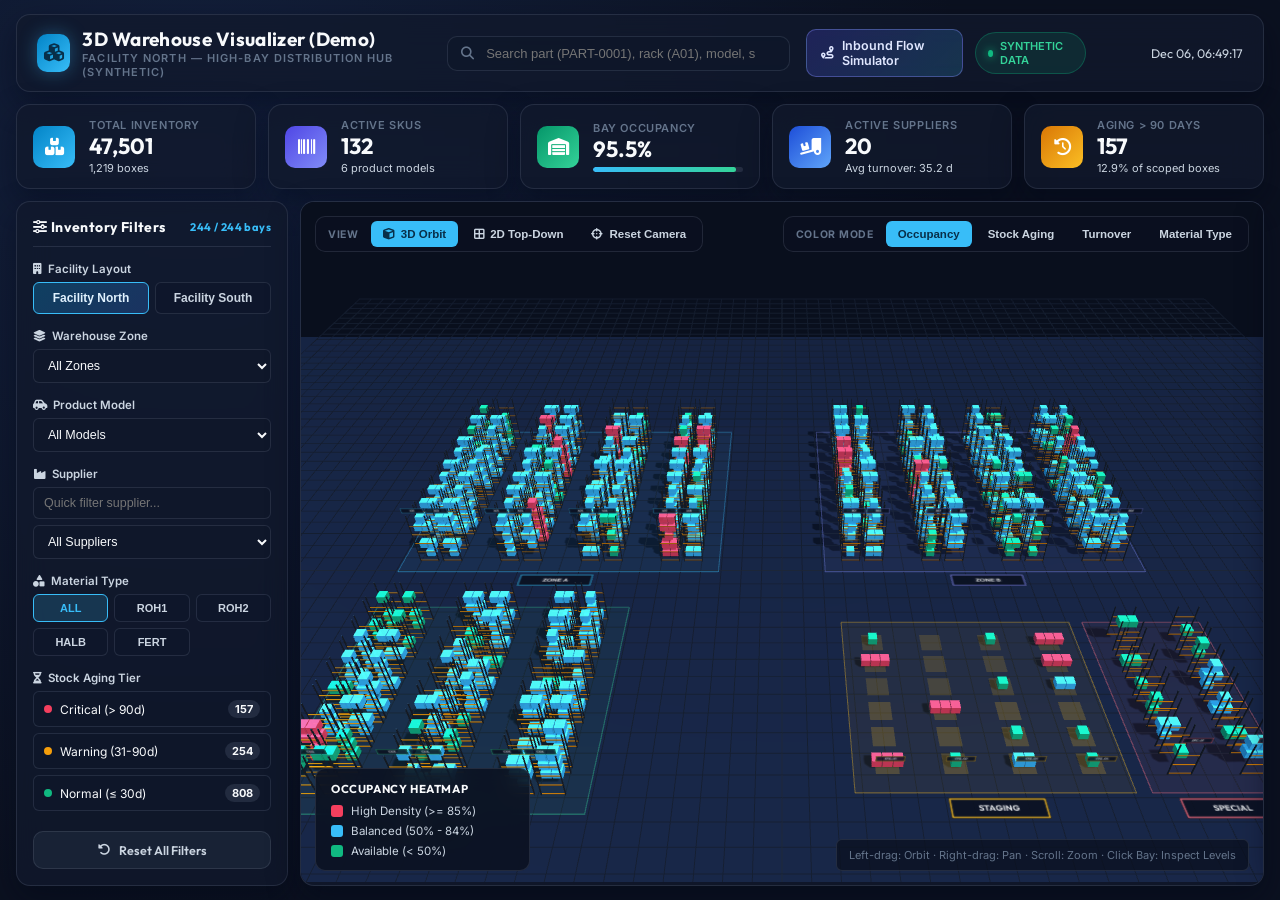
==== demo/index.html @ 19afec5c "feat: initial 3D warehouse visualizer public demo with synthetic data" ====
<!DOCTYPE html>
<html lang="en">
<head>
  <meta charset="UTF-8" />
  <meta name="viewport" content="width=device-width, initial-scale=1.0" />
  <title>3D Warehouse Visualizer (Demo)</title>
  <link rel="icon" href="data:image/svg+xml,%3Csvg xmlns='http://www.w3.org/2000/svg' viewBox='0 0 64 64'%3E%3Crect width='64' height='64' rx='14' fill='%230284c7'/%3E%3Cpath d='M32 12L50 22v20L32 52 14 42V22z' fill='%23e0f2fe'/%3E%3C/svg%3E" />
  <link rel="preconnect" href="https://fonts.googleapis.com" />
  <link rel="preconnect" href="https://fonts.gstatic.com" crossorigin />
  <link href="https://fonts.googleapis.com/css2?family=Inter:wght@400;500;600;700&family=Outfit:wght@600;700;800&display=swap" rel="stylesheet" />
  <link rel="stylesheet" href="https://cdnjs.cloudflare.com/ajax/libs/font-awesome/6.4.0/css/all.min.css" />
  <link rel="stylesheet" href="style.css" />
</head>
<body>
  <div class="app-shell">
    <!-- Top Header -->
    <header class="top-header glass-panel">
      <div class="brand-group">
        <div class="brand-icon"><i class="fa-solid fa-cubes"></i></div>
        <div class="brand-titles">
          <h1>3D Warehouse Visualizer (Demo)</h1>
          <p id="facility-subtitle">Synthetic Digital Twin Prototype</p>
        </div>
      </div>

      <div class="search-bar">
        <i class="fa-solid fa-magnifying-glass search-icon"></i>
        <input
          type="text"
          id="global-search"
          placeholder="Search part (PART-0001), rack (A01), model, supplier..."
          autocomplete="off"
        />
        <button id="clear-search-btn" class="clear-search-btn hidden" title="Clear search">
          <i class="fa-solid fa-xmark"></i>
        </button>
      </div>

      <div class="header-actions">
        <a href="simulation.html" class="nav-link-btn">
          <i class="fa-solid fa-route"></i>
          <span>Inbound Flow Simulator</span>
        </a>
        <div class="status-pill">
          <span class="status-dot"></span>
          <span id="data-source-badge">SYNTHETIC DATA</span>
        </div>
        <div class="clock-label" id="clock-display">--</div>
      </div>
    </header>

    <!-- KPI Cards -->
    <section class="kpi-strip">
      <div class="kpi-card glass-panel">
        <div class="kpi-badge kpi-sky"><i class="fa-solid fa-boxes-stacked"></i></div>
        <div class="kpi-meta">
          <span class="kpi-title">Total Inventory</span>
          <div class="kpi-number" id="kpi-total-qty">0</div>
          <span class="kpi-sub" id="kpi-total-boxes">0 boxes</span>
        </div>
      </div>

      <div class="kpi-card glass-panel">
        <div class="kpi-badge kpi-indigo"><i class="fa-solid fa-barcode"></i></div>
        <div class="kpi-meta">
          <span class="kpi-title">Active SKUs</span>
          <div class="kpi-number" id="kpi-sku-count">0</div>
          <span class="kpi-sub" id="kpi-model-count">0 product models</span>
        </div>
      </div>

      <div class="kpi-card glass-panel">
        <div class="kpi-badge kpi-emerald"><i class="fa-solid fa-warehouse"></i></div>
        <div class="kpi-meta">
          <span class="kpi-title">Bay Occupancy</span>
          <div class="kpi-number" id="kpi-occupancy">0%</div>
          <div class="occ-bar-track">
            <div class="occ-bar-fill" id="kpi-occupancy-bar" style="width: 0%"></div>
          </div>
        </div>
      </div>

      <div class="kpi-card glass-panel">
        <div class="kpi-badge kpi-blue"><i class="fa-solid fa-truck-ramp-box"></i></div>
        <div class="kpi-meta">
          <span class="kpi-title">Active Suppliers</span>
          <div class="kpi-number" id="kpi-supplier-count">0</div>
          <span class="kpi-sub" id="kpi-avg-turnover">Avg turnover: -- d</span>
        </div>
      </div>

      <div class="kpi-card glass-panel">
        <div class="kpi-badge kpi-amber"><i class="fa-solid fa-clock-rotate-left"></i></div>
        <div class="kpi-meta">
          <span class="kpi-title">Aging &gt; 90 Days</span>
          <div class="kpi-number" id="kpi-aging-boxes">0</div>
          <span class="kpi-sub" id="kpi-aging-share">0.0% of boxes</span>
        </div>
      </div>
    </section>

    <!-- Main Workspace -->
    <main class="workspace-row">
      <!-- Left Filter Sidebar -->
      <aside class="filter-sidebar glass-panel">
        <div class="panel-heading">
          <span><i class="fa-solid fa-sliders"></i> Inventory Filters</span>
          <span id="filtered-bay-counter" style="font-size: 11px; color: var(--accent-sky)">0 bays</span>
        </div>

        <div class="control-block">
          <label><i class="fa-solid fa-building"></i> Facility Layout</label>
          <div class="segmented-toggle">
            <button class="seg-btn active" data-facility="north">Facility North</button>
            <button class="seg-btn" data-facility="south">Facility South</button>
          </div>
        </div>

        <div class="control-block">
          <label for="zone-select"><i class="fa-solid fa-layer-group"></i> Warehouse Zone</label>
          <select id="zone-select" class="select-input">
            <option value="ALL">All Zones</option>
          </select>
        </div>

        <div class="control-block">
          <label for="model-select"><i class="fa-solid fa-car-side"></i> Product Model</label>
          <select id="model-select" class="select-input">
            <option value="ALL">All Models</option>
          </select>
        </div>

        <div class="control-block">
          <label for="supplier-select"><i class="fa-solid fa-industry"></i> Supplier</label>
          <input
            type="text"
            id="supplier-search"
            class="mini-filter-input"
            placeholder="Quick filter supplier..."
          />
          <select id="supplier-select" class="select-input">
            <option value="ALL">All Suppliers</option>
          </select>
        </div>

        <div class="control-block">
          <label><i class="fa-solid fa-shapes"></i> Material Type</label>
          <div class="pill-grid" id="material-pills">
            <button class="pill-btn active" data-mat="ALL">ALL</button>
            <button class="pill-btn" data-mat="ROH1">ROH1</button>
            <button class="pill-btn" data-mat="ROH2">ROH2</button>
            <button class="pill-btn" data-mat="HALB">HALB</button>
            <button class="pill-btn" data-mat="FERT">FERT</button>
          </div>
        </div>

        <div class="control-block">
          <label><i class="fa-solid fa-hourglass-half"></i> Stock Aging Tier</label>
          <div class="aging-list">
            <div class="aging-row" data-age="critical">
              <div class="aging-left">
                <span class="dot dot-rose"></span>
                <span>Critical (&gt; 90d)</span>
              </div>
              <span class="mini-count" id="count-age-critical">0</span>
            </div>
            <div class="aging-row" data-age="warning">
              <div class="aging-left">
                <span class="dot dot-amber"></span>
                <span>Warning (31-90d)</span>
              </div>
              <span class="mini-count" id="count-age-warning">0</span>
            </div>
            <div class="aging-row" data-age="normal">
              <div class="aging-left">
                <span class="dot dot-emerald"></span>
                <span>Normal (&le; 30d)</span>
              </div>
              <span class="mini-count" id="count-age-normal">0</span>
            </div>
          </div>
        </div>

        <button id="reset-filters-btn" class="reset-btn">
          <i class="fa-solid fa-rotate-left"></i>
          <span>Reset All Filters</span>
        </button>
      </aside>

      <!-- Center 3D Stage -->
      <section class="stage-panel glass-panel" id="viewport-wrapper">
        <div class="stage-toolbar">
          <div class="toolbar-group">
            <span class="toolbar-caption">View</span>
            <button class="tool-btn active" id="btn-view-3d">
              <i class="fa-solid fa-cube"></i> 3D Orbit
            </button>
            <button class="tool-btn" id="btn-view-2d">
              <i class="fa-solid fa-border-all"></i> 2D Top-Down
            </button>
            <button class="tool-btn" id="btn-reset-cam">
              <i class="fa-solid fa-crosshairs"></i> Reset Camera
            </button>
          </div>

          <div class="toolbar-group" id="heatmap-buttons">
            <span class="toolbar-caption">Color Mode</span>
            <button class="tool-btn active" data-mode="occupancy">Occupancy</button>
            <button class="tool-btn" data-mode="aging">Stock Aging</button>
            <button class="tool-btn" data-mode="turnover">Turnover</button>
            <button class="tool-btn" data-mode="material">Material Type</button>
          </div>
        </div>

        <canvas id="three-canvas"></canvas>

        <div class="stage-legend">
          <div class="legend-header" id="legend-title">Occupancy Heatmap</div>
          <div class="legend-list" id="legend-items"></div>
        </div>

        <div class="stage-hint">
          Left-drag: Orbit &middot; Right-drag: Pan &middot; Scroll: Zoom &middot; Click Bay: Inspect Levels
        </div>

        <!-- Hover Tooltip -->
        <div class="hover-tooltip hidden" id="bay-tooltip">
          <h4 id="tip-bay-id">A01-01</h4>
          <div class="tip-line"><span>Zone</span><strong id="tip-zone">Zone A</strong></div>
          <div class="tip-line"><span>Occupancy</span><strong id="tip-occ">80%</strong></div>
          <div class="tip-line"><span>Inventory</span><strong id="tip-qty">240 EA (4 boxes)</strong></div>
          <div class="tip-line"><span>Max Age</span><strong id="tip-age">18 days</strong></div>
        </div>

        <!-- Slide-Over Bay Detail Drawer -->
        <aside class="detail-drawer" id="detail-drawer">
          <div class="drawer-header">
            <div>
              <h3 id="drawer-bay-title">Bay A01-01</h3>
              <div class="drawer-sub" id="drawer-bay-zone">Zone A &middot; 5 Levels</div>
            </div>
            <button class="drawer-close" id="drawer-close-btn" title="Close inspector">
              <i class="fa-solid fa-xmark"></i>
            </button>
          </div>

          <div class="drawer-metrics">
            <div class="drawer-stat">
              <span>Occupancy</span>
              <strong id="drawer-occ">0%</strong>
            </div>
            <div class="drawer-stat">
              <span>Total Qty</span>
              <strong id="drawer-qty">0</strong>
            </div>
            <div class="drawer-stat">
              <span>Avg Turn</span>
              <strong id="drawer-turn">0d</strong>
            </div>
          </div>

          <div class="levels-scroll" id="drawer-levels-list"></div>
        </aside>
      </section>
    </main>
  </div>

  <!-- Vendor Libraries -->
  <script src="vendor/three.min.js"></script>
  <script src="vendor/OrbitControls.js"></script>
  <script src="vendor/gsap.min.js"></script>

  <!-- Synthetic Facility Datasets -->
  <script src="data/facility_north.js"></script>
  <script src="data/facility_south.js"></script>

  <!-- Application Modules -->
  <script src="viewer3d.js"></script>
  <script src="app.js"></script>
</body>
</html>
---- demo/style.css ----
/* ==========================================================================
   3D Warehouse Visualizer (Demo) — Dark Glassmorphic UI Stylesheet
   ========================================================================== */

:root {
  --bg-base: #0b1120;
  --bg-panel: rgba(17, 25, 44, 0.78);
  --bg-panel-solid: #11192c;
  --bg-card: rgba(30, 41, 66, 0.65);
  --border-subtle: rgba(148, 163, 184, 0.16);
  --border-highlight: rgba(56, 189, 248, 0.45);

  --text-primary: #f8fafc;
  --text-secondary: #cbd5e1;
  --text-muted: #64748b;

  --accent-sky: #38bdf8;
  --accent-blue: #3b82f6;
  --accent-indigo: #818cf8;
  --accent-emerald: #10b981;
  --accent-amber: #f59e0b;
  --accent-rose: #f43f5e;

  --radius-lg: 14px;
  --radius-md: 10px;
  --radius-sm: 6px;
  --font-heading: "Outfit", system-ui, -apple-system, sans-serif;
  --font-body: "Inter", system-ui, -apple-system, sans-serif;
}

* {
  box-sizing: border-box;
  margin: 0;
  padding: 0;
}

html,
body {
  height: 100%;
  background: radial-gradient(circle at 15% 15%, #13203d 0%, var(--bg-base) 58%);
  color: var(--text-primary);
  font-family: var(--font-body);
  overflow: hidden;
}

::-webkit-scrollbar {
  width: 6px;
  height: 6px;
}
::-webkit-scrollbar-track {
  background: rgba(255, 255, 255, 0.02);
}
::-webkit-scrollbar-thumb {
  background: rgba(148, 163, 184, 0.25);
  border-radius: 8px;
}
::-webkit-scrollbar-thumb:hover {
  background: var(--accent-sky);
}

.app-shell {
  display: flex;
  flex-direction: column;
  height: 100vh;
  padding: 14px 16px;
  gap: 12px;
}

.glass-panel {
  background: var(--bg-panel);
  backdrop-filter: blur(16px);
  -webkit-backdrop-filter: blur(16px);
  border: 1px solid var(--border-subtle);
  border-radius: var(--radius-lg);
  box-shadow: 0 12px 32px rgba(2, 6, 23, 0.45);
}

/* Header */
.top-header {
  display: flex;
  align-items: center;
  justify-content: space-between;
  padding: 12px 20px;
  gap: 16px;
  flex-shrink: 0;
}

.brand-group {
  display: flex;
  align-items: center;
  gap: 12px;
}

.brand-icon {
  width: 38px;
  height: 38px;
  border-radius: 10px;
  background: linear-gradient(135deg, #0284c7, #38bdf8);
  display: flex;
  align-items: center;
  justify-content: center;
  font-size: 18px;
  color: #082f49;
  box-shadow: 0 0 18px rgba(56, 189, 248, 0.35);
}

.brand-titles h1 {
  font-family: var(--font-heading);
  font-size: 19px;
  font-weight: 700;
  letter-spacing: 0.3px;
}

.brand-titles p {
  font-size: 11px;
  color: var(--text-muted);
  letter-spacing: 1.1px;
  text-transform: uppercase;
  font-weight: 600;
}

.search-bar {
  position: relative;
  width: min(390px, 32vw);
  display: flex;
  align-items: center;
}

.search-bar i.search-icon {
  position: absolute;
  left: 14px;
  color: var(--text-muted);
  font-size: 13px;
  pointer-events: none;
}

.search-bar input {
  width: 100%;
  padding: 9px 34px 9px 38px;
  border-radius: var(--radius-md);
  border: 1px solid var(--border-subtle);
  background: rgba(15, 23, 42, 0.65);
  color: var(--text-primary);
  font-size: 13px;
  outline: none;
  transition: border-color 0.2s, box-shadow 0.2s;
}

.search-bar input:focus {
  border-color: var(--accent-sky);
  box-shadow: 0 0 0 3px rgba(56, 189, 248, 0.16);
}

.clear-search-btn {
  position: absolute;
  right: 10px;
  background: none;
  border: none;
  color: var(--text-muted);
  cursor: pointer;
  font-size: 13px;
}

.clear-search-btn:hover {
  color: var(--accent-rose);
}

.hidden {
  display: none !important;
}

.header-actions {
  display: flex;
  align-items: center;
  gap: 12px;
}

.nav-link-btn {
  display: inline-flex;
  align-items: center;
  gap: 8px;
  padding: 8px 14px;
  border-radius: var(--radius-md);
  border: 1px solid rgba(129, 140, 248, 0.4);
  background: linear-gradient(135deg, rgba(79, 70, 229, 0.25), rgba(56, 189, 248, 0.18));
  color: #e0e7ff;
  text-decoration: none;
  font-size: 12.5px;
  font-weight: 600;
  transition: all 0.2s ease;
}

.nav-link-btn:hover {
  border-color: var(--accent-sky);
  transform: translateY(-1px);
  box-shadow: 0 4px 14px rgba(56, 189, 248, 0.22);
}

.status-pill {
  display: inline-flex;
  align-items: center;
  gap: 7px;
  padding: 6px 12px;
  border-radius: 999px;
  background: rgba(16, 185, 129, 0.12);
  border: 1px solid rgba(16, 185, 129, 0.3);
  color: #34d399;
  font-size: 11px;
  font-weight: 600;
}

.status-dot {
  width: 7px;
  height: 7px;
  border-radius: 50%;
  background: var(--accent-emerald);
  box-shadow: 0 0 8px var(--accent-emerald);
}

.clock-label {
  font-family: var(--font-heading);
  font-size: 12.5px;
  color: var(--text-secondary);
  min-width: 145px;
  text-align: right;
}

/* KPI Strip */
.kpi-strip {
  display: grid;
  grid-template-columns: repeat(5, minmax(0, 1fr));
  gap: 12px;
  flex-shrink: 0;
}

.kpi-card {
  display: flex;
  align-items: center;
  gap: 14px;
  padding: 13px 16px;
}

.kpi-badge {
  width: 42px;
  height: 42px;
  border-radius: 10px;
  display: flex;
  align-items: center;
  justify-content: center;
  font-size: 17px;
  flex-shrink: 0;
  color: #fff;
}

.kpi-sky {
  background: linear-gradient(135deg, #0284c7, #38bdf8);
}
.kpi-indigo {
  background: linear-gradient(135deg, #4f46e5, #818cf8);
}
.kpi-emerald {
  background: linear-gradient(135deg, #059669, #34d399);
}
.kpi-blue {
  background: linear-gradient(135deg, #1d4ed8, #60a5fa);
}
.kpi-amber {
  background: linear-gradient(135deg, #d97706, #fbbf24);
}

.kpi-meta {
  display: flex;
  flex-direction: column;
  min-width: 0;
  flex: 1;
}

.kpi-title {
  font-size: 11px;
  text-transform: uppercase;
  letter-spacing: 0.6px;
  color: var(--text-muted);
  font-weight: 600;
}

.kpi-number {
  font-family: var(--font-heading);
  font-size: 22px;
  font-weight: 700;
  line-height: 1.15;
  margin-top: 2px;
}

.kpi-sub {
  font-size: 11px;
  color: var(--text-secondary);
  margin-top: 2px;
  white-space: nowrap;
  overflow: hidden;
  text-overflow: ellipsis;
}

.occ-bar-track {
  width: 100%;
  height: 5px;
  background: rgba(148, 163, 184, 0.16);
  border-radius: 999px;
  margin-top: 5px;
  overflow: hidden;
}

.occ-bar-fill {
  height: 100%;
  background: linear-gradient(90deg, #38bdf8, #34d399);
  border-radius: 999px;
  transition: width 0.35s ease;
}

/* Main Workspace */
.workspace-row {
  display: flex;
  flex: 1;
  min-height: 0;
  gap: 12px;
  position: relative;
}

/* Sidebar Filters */
.filter-sidebar {
  width: 272px;
  padding: 16px;
  display: flex;
  flex-direction: column;
  gap: 15px;
  overflow-y: auto;
  flex-shrink: 0;
}

.panel-heading {
  font-family: var(--font-heading);
  font-size: 14px;
  font-weight: 700;
  letter-spacing: 0.4px;
  display: flex;
  align-items: center;
  justify-content: space-between;
  padding-bottom: 10px;
  border-bottom: 1px solid var(--border-subtle);
}

.control-block {
  display: flex;
  flex-direction: column;
  gap: 6px;
}

.control-block label {
  font-size: 11.5px;
  font-weight: 600;
  color: var(--text-secondary);
  display: flex;
  align-items: center;
  gap: 6px;
}

.segmented-toggle {
  display: grid;
  grid-template-columns: 1fr 1fr;
  gap: 6px;
}

.seg-btn {
  padding: 8px 10px;
  border-radius: var(--radius-sm);
  border: 1px solid var(--border-subtle);
  background: rgba(15, 23, 42, 0.55);
  color: var(--text-secondary);
  font-size: 12px;
  font-weight: 600;
  cursor: pointer;
  transition: all 0.2s;
}

.seg-btn:hover {
  color: var(--text-primary);
  border-color: rgba(56, 189, 248, 0.4);
}

.seg-btn.active {
  background: linear-gradient(135deg, rgba(14, 165, 233, 0.28), rgba(59, 130, 246, 0.25));
  border-color: var(--accent-sky);
  color: #e0f2fe;
}

.select-input,
.mini-filter-input {
  width: 100%;
  padding: 8px 10px;
  border-radius: var(--radius-sm);
  border: 1px solid var(--border-subtle);
  background: #0f172a;
  color: var(--text-primary);
  font-size: 12.5px;
  outline: none;
}

.select-input:focus,
.mini-filter-input:focus {
  border-color: var(--accent-sky);
}

.pill-grid {
  display: grid;
  grid-template-columns: repeat(3, 1fr);
  gap: 6px;
}

.pill-btn {
  padding: 7px 6px;
  border-radius: var(--radius-sm);
  border: 1px solid var(--border-subtle);
  background: rgba(15, 23, 42, 0.5);
  color: var(--text-secondary);
  font-size: 11px;
  font-weight: 600;
  cursor: pointer;
  transition: all 180ms;
}

.pill-btn.active {
  border-color: var(--accent-sky);
  background: rgba(56, 189, 248, 0.18);
  color: var(--accent-sky);
}

.aging-list {
  display: flex;
  flex-direction: column;
  gap: 6px;
}

.aging-row {
  display: flex;
  align-items: center;
  justify-content: space-between;
  padding: 8px 10px;
  border-radius: var(--radius-sm);
  border: 1px solid var(--border-subtle);
  background: rgba(15, 23, 42, 0.45);
  cursor: pointer;
  font-size: 12px;
  transition: all 180ms;
}

.aging-row.active {
  border-color: var(--accent-sky);
  background: rgba(56, 189, 248, 0.12);
}

.aging-left {
  display: flex;
  align-items: center;
  gap: 8px;
}

.dot {
  width: 8px;
  height: 8px;
  border-radius: 50%;
}
.dot-rose {
  background: var(--accent-rose);
}
.dot-amber {
  background: var(--accent-amber);
}
.dot-emerald {
  background: var(--accent-emerald);
}

.mini-count {
  font-size: 11px;
  font-weight: 700;
  padding: 2px 7px;
  border-radius: 999px;
  background: rgba(148, 163, 184, 0.15);
  color: var(--text-primary);
}

.reset-btn {
  margin-top: auto;
  padding: 10px;
  border-radius: var(--radius-md);
  border: 1px solid var(--border-subtle);
  background: rgba(30, 41, 59, 0.7);
  color: var(--text-secondary);
  font-family: var(--font-heading);
  font-size: 12.5px;
  font-weight: 600;
  cursor: pointer;
  display: flex;
  align-items: center;
  justify-content: center;
  gap: 8px;
  transition: all 0.2s;
}

.reset-btn:hover {
  border-color: var(--accent-sky);
  color: var(--accent-sky);
}

/* 3D Viewport */
.stage-panel {
  position: relative;
  flex: 1;
  min-width: 0;
  overflow: hidden;
  display: flex;
}

#three-canvas {
  width: 100%;
  height: 100%;
  display: block;
  outline: none;
}

.stage-toolbar {
  position: absolute;
  top: 14px;
  left: 14px;
  right: 14px;
  display: flex;
  justify-content: space-between;
  align-items: center;
  pointer-events: none;
  z-index: 10;
  gap: 10px;
  flex-wrap: wrap;
}

.toolbar-group {
  pointer-events: auto;
  display: flex;
  align-items: center;
  gap: 4px;
  padding: 4px;
  border-radius: var(--radius-md);
  background: rgba(11, 17, 32, 0.82);
  border: 1px solid var(--border-subtle);
  backdrop-filter: blur(10px);
}

.toolbar-caption {
  font-size: 10.5px;
  text-transform: uppercase;
  letter-spacing: 0.7px;
  color: var(--text-muted);
  font-weight: 700;
  padding: 0 8px;
}

.tool-btn {
  padding: 7px 12px;
  border: none;
  border-radius: var(--radius-sm);
  background: transparent;
  color: var(--text-secondary);
  font-size: 11.5px;
  font-weight: 600;
  cursor: pointer;
  display: inline-flex;
  align-items: center;
  gap: 6px;
  transition: all 180ms;
}

.tool-btn:hover {
  color: var(--text-primary);
  background: rgba(255, 255, 255, 0.06);
}

.tool-btn.active {
  background: var(--accent-sky);
  color: #082f49;
  font-weight: 700;
}

.stage-legend {
  position: absolute;
  left: 14px;
  bottom: 14px;
  z-index: 10;
  padding: 12px 15px;
  border-radius: var(--radius-md);
  background: rgba(11, 17, 32, 0.86);
  border: 1px solid var(--border-subtle);
  backdrop-filter: blur(10px);
  min-width: 215px;
}

.legend-header {
  font-family: var(--font-heading);
  font-size: 11.5px;
  font-weight: 700;
  text-transform: uppercase;
  letter-spacing: 0.6px;
  color: var(--text-primary);
  margin-bottom: 8px;
}

.legend-list {
  display: flex;
  flex-direction: column;
  gap: 6px;
}

.legend-row {
  display: flex;
  align-items: center;
  gap: 8px;
  font-size: 11.5px;
  color: var(--text-secondary);
}

.legend-swatch {
  width: 12px;
  height: 12px;
  border-radius: 3px;
  flex-shrink: 0;
}

.stage-hint {
  position: absolute;
  right: 14px;
  bottom: 14px;
  z-index: 10;
  padding: 8px 12px;
  border-radius: var(--radius-sm);
  background: rgba(11, 17, 32, 0.78);
  border: 1px solid var(--border-subtle);
  font-size: 11px;
  color: var(--text-muted);
  pointer-events: none;
}

/* Hover Tooltip */
.hover-tooltip {
  position: fixed;
  z-index: 50;
  pointer-events: none;
  padding: 10px 12px;
  border-radius: var(--radius-md);
  background: rgba(9, 14, 28, 0.94);
  border: 1px solid var(--border-highlight);
  box-shadow: 0 8px 24px rgba(0, 0, 0, 0.55);
  min-width: 195px;
  transform: translate(14px, -50%);
}

.hover-tooltip h4 {
  font-family: var(--font-heading);
  font-size: 13.5px;
  color: var(--accent-sky);
  margin-bottom: 6px;
  padding-bottom: 4px;
  border-bottom: 1px solid var(--border-subtle);
}

.tip-line {
  display: flex;
  justify-content: space-between;
  font-size: 11.5px;
  margin-top: 3px;
}

.tip-line span {
  color: var(--text-muted);
}

.tip-line strong {
  color: var(--text-primary);
}

/* Right Slide-Over Detail Panel */
.detail-drawer {
  position: absolute;
  top: 0;
  right: 0;
  bottom: 0;
  width: 370px;
  z-index: 25;
  padding: 18px;
  display: flex;
  flex-direction: column;
  gap: 14px;
  background: rgba(13, 20, 38, 0.95);
  backdrop-filter: blur(18px);
  border-left: 1px solid var(--border-highlight);
  border-radius: var(--radius-lg);
  box-shadow: -12px 0 34px rgba(2, 6, 23, 0.65);
  transform: translateX(106%);
  transition: transform 0.28s cubic-bezier(0.22, 1, 0.36, 1);
}

.detail-drawer.open {
  transform: translateX(0);
}

.drawer-header {
  display: flex;
  align-items: flex-start;
  justify-content: space-between;
  padding-bottom: 10px;
  border-bottom: 1px solid var(--border-subtle);
}

.drawer-header h3 {
  font-family: var(--font-heading);
  font-size: 18px;
  color: var(--accent-sky);
}

.drawer-sub {
  font-size: 11.5px;
  color: var(--text-muted);
  margin-top: 2px;
}

.drawer-close {
  background: rgba(148, 163, 184, 0.12);
  border: 1px solid var(--border-subtle);
  color: var(--text-secondary);
  width: 30px;
  height: 30px;
  border-radius: 8px;
  cursor: pointer;
}

.drawer-close:hover {
  color: var(--accent-rose);
  border-color: var(--accent-rose);
}

.drawer-metrics {
  display: grid;
  grid-template-columns: repeat(3, 1fr);
  gap: 8px;
}

.drawer-stat {
  background: rgba(30, 41, 66, 0.55);
  border: 1px solid var(--border-subtle);
  border-radius: var(--radius-sm);
  padding: 8px 10px;
}

.drawer-stat span {
  display: block;
  font-size: 10px;
  text-transform: uppercase;
  color: var(--text-muted);
}

.drawer-stat strong {
  font-family: var(--font-heading);
  font-size: 15px;
  color: var(--text-primary);
}

.levels-scroll {
  flex: 1;
  overflow-y: auto;
  display: flex;
  flex-direction: column;
  gap: 10px;
  padding-right: 4px;
}

.level-card {
  border: 1px solid var(--border-subtle);
  border-radius: var(--radius-md);
  background: rgba(15, 23, 42, 0.65);
  padding: 10px 12px;
}

.level-card-head {
  display: flex;
  justify-content: space-between;
  align-items: center;
  margin-bottom: 8px;
  font-size: 12px;
  font-weight: 700;
  color: var(--text-secondary);
}

.level-empty {
  font-size: 11.5px;
  color: var(--text-muted);
  font-style: italic;
}

.box-item {
  border-top: 1px solid rgba(148, 163, 184, 0.1);
  padding-top: 8px;
  margin-top: 8px;
  display: flex;
  flex-direction: column;
  gap: 3px;
}

.box-item:first-of-type {
  border-top: none;
  padding-top: 0;
  margin-top: 0;
}

.box-top-row {
  display: flex;
  justify-content: space-between;
  align-items: center;
  font-size: 12.5px;
  font-weight: 700;
}

.box-desc {
  font-size: 11.5px;
  color: var(--text-secondary);
}

.box-meta-row {
  display: flex;
  flex-wrap: wrap;
  gap: 6px;
  margin-top: 3px;
  font-size: 10.5px;
  color: var(--text-muted);
}

.tag {
  padding: 1px 6px;
  border-radius: 4px;
  font-size: 10px;
  font-weight: 700;
}

.tag-normal {
  background: rgba(16, 185, 129, 0.18);
  color: #34d399;
}
.tag-warn {
  background: rgba(245, 158, 11, 0.2);
  color: #fbbf24;
}
.tag-crit {
  background: rgba(244, 63, 94, 0.22);
  color: #fb7185;
}
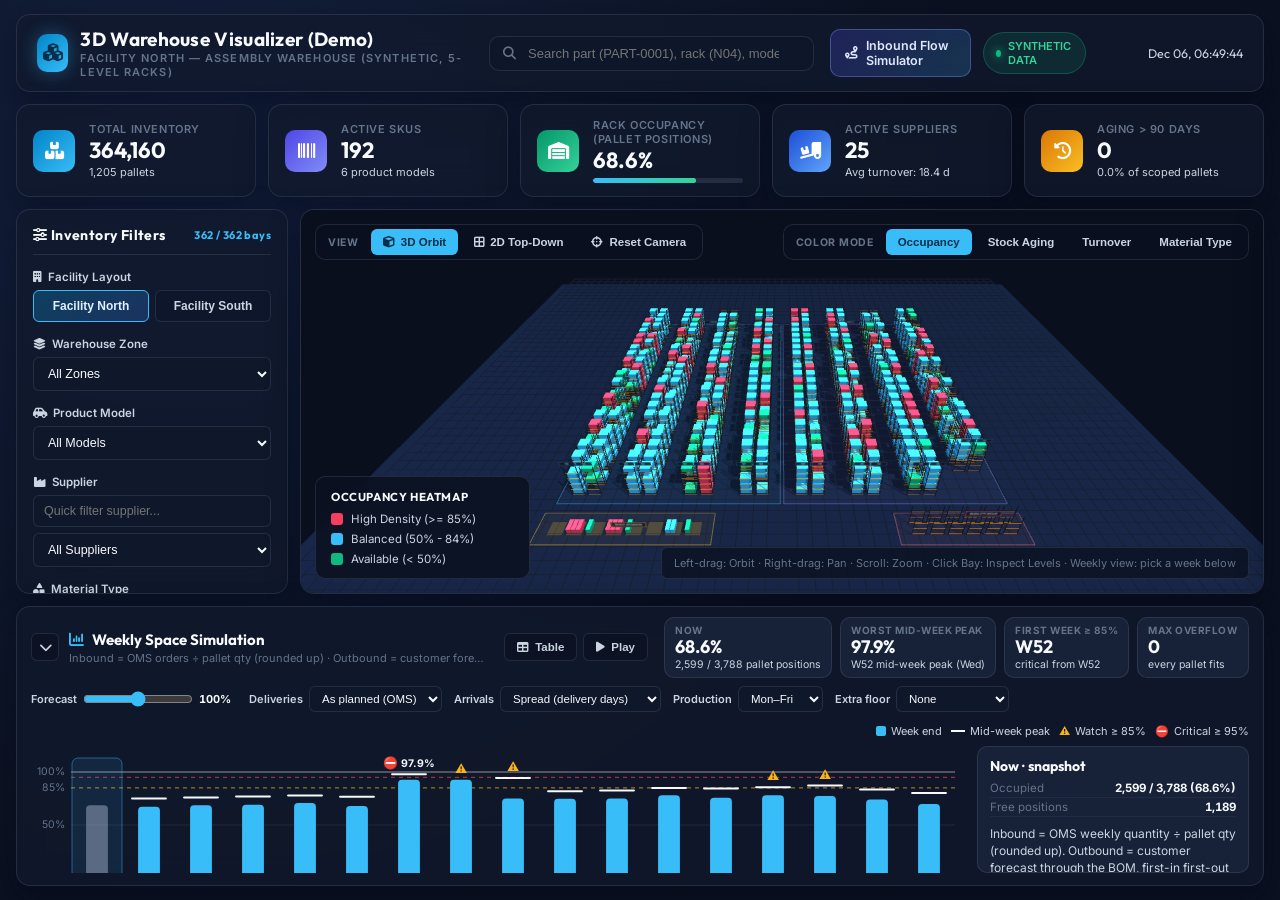
==== commit c0bcc8df: "feat: weekly warehouse space simulation - Weekly space simulation dock under the 3D view: 16 weeks f" ====
--- a/demo/index.html
+++ b/demo/index.html
@@ -28,7 +28,7 @@
         <input
           type="text"
           id="global-search"
-          placeholder="Search part (PART-0001), rack (A01), model, supplier..."
+          placeholder="Search part (PART-0001), rack (N04), model, supplier..."
           autocomplete="off"
         />
         <button id="clear-search-btn" class="clear-search-btn hidden" title="Clear search">
@@ -56,7 +56,7 @@
         <div class="kpi-meta">
           <span class="kpi-title">Total Inventory</span>
           <div class="kpi-number" id="kpi-total-qty">0</div>
-          <span class="kpi-sub" id="kpi-total-boxes">0 boxes</span>
+          <span class="kpi-sub" id="kpi-total-boxes">0 pallets</span>
         </div>
       </div>
 
@@ -72,7 +72,7 @@
       <div class="kpi-card glass-panel">
         <div class="kpi-badge kpi-emerald"><i class="fa-solid fa-warehouse"></i></div>
         <div class="kpi-meta">
-          <span class="kpi-title">Bay Occupancy</span>
+          <span class="kpi-title">Rack Occupancy (pallet positions)</span>
           <div class="kpi-number" id="kpi-occupancy">0%</div>
           <div class="occ-bar-track">
             <div class="occ-bar-fill" id="kpi-occupancy-bar" style="width: 0%"></div>
@@ -94,7 +94,7 @@
         <div class="kpi-meta">
           <span class="kpi-title">Aging &gt; 90 Days</span>
           <div class="kpi-number" id="kpi-aging-boxes">0</div>
-          <span class="kpi-sub" id="kpi-aging-share">0.0% of boxes</span>
+          <span class="kpi-sub" id="kpi-aging-share">0.0% of pallets</span>
         </div>
       </div>
     </section>
@@ -220,7 +220,7 @@
         </div>
 
         <div class="stage-hint">
-          Left-drag: Orbit &middot; Right-drag: Pan &middot; Scroll: Zoom &middot; Click Bay: Inspect Levels
+          Left-drag: Orbit &middot; Right-drag: Pan &middot; Scroll: Zoom &middot; Click Bay: Inspect Levels &middot; Weekly view: pick a week below
         </div>
 
         <!-- Hover Tooltip -->
@@ -228,7 +228,7 @@
           <h4 id="tip-bay-id">A01-01</h4>
           <div class="tip-line"><span>Zone</span><strong id="tip-zone">Zone A</strong></div>
           <div class="tip-line"><span>Occupancy</span><strong id="tip-occ">80%</strong></div>
-          <div class="tip-line"><span>Inventory</span><strong id="tip-qty">240 EA (4 boxes)</strong></div>
+          <div class="tip-line"><span>Inventory</span><strong id="tip-qty">240 pcs</strong></div>
           <div class="tip-line"><span>Max Age</span><strong id="tip-age">18 days</strong></div>
         </div>
 
@@ -263,6 +263,75 @@
         </aside>
       </section>
     </main>
+
+    <!-- Weekly Space Simulation dock -->
+    <section class="sim-dock glass-panel" id="sim-dock" aria-label="Weekly space simulation">
+      <div class="sim-head">
+        <div class="sim-title">
+          <button class="sim-collapse" id="sim-collapse" title="Collapse / expand"><i class="fa-solid fa-chevron-down"></i></button>
+          <div>
+            <h2><i class="fa-solid fa-chart-column"></i> Weekly Space Simulation</h2>
+            <p>Inbound = OMS orders &divide; pallet qty (rounded up) &middot; Outbound = customer forecast &times; BOM, FIFO &middot; whole warehouse, free location</p>
+          </div>
+        </div>
+        <div class="sim-actions">
+          <button class="tool-btn" id="sim-table-btn" title="Show the numbers as a table"><i class="fa-solid fa-table"></i> Table</button>
+          <button class="tool-btn" id="sim-play" title="Step through the weeks"><i class="fa-solid fa-play"></i> Play</button>
+        </div>
+        <div class="sim-kpis">
+          <div class="sim-kpi"><span>Now</span><strong id="sim-kpi-now">--</strong><em id="sim-kpi-now-sub"></em></div>
+          <div class="sim-kpi"><span>Worst mid-week peak</span><strong id="sim-kpi-worst">--</strong><em id="sim-kpi-worst-sub"></em></div>
+          <div class="sim-kpi"><span>First week &ge; 85%</span><strong id="sim-kpi-first">--</strong><em id="sim-kpi-first-sub"></em></div>
+          <div class="sim-kpi"><span>Max overflow</span><strong id="sim-kpi-overflow">--</strong><em id="sim-kpi-overflow-sub"></em></div>
+        </div>
+      </div>
+      <div class="sim-controls">
+        <label class="sim-ctl" title="Customer forecast scenario (100% = as received)">Forecast
+          <input type="range" id="sim-forecast" min="70" max="130" step="5" value="100" />
+          <b id="sim-forecast-val">100%</b>
+        </label>
+        <label class="sim-ctl">Deliveries
+          <select id="sim-shift" class="select-input">
+            <option value="0" selected>As planned (OMS)</option>
+            <option value="-1">1 week early</option>
+            <option value="1">1 week late</option>
+          </select>
+        </label>
+        <label class="sim-ctl" title="When the week's deliveries arrive">Arrivals
+          <select id="sim-timing" class="select-input">
+            <option value="spread" selected>Spread (delivery days)</option>
+            <option value="front">All Monday (worst case)</option>
+          </select>
+        </label>
+        <label class="sim-ctl">Production
+          <select id="sim-prod" class="select-input">
+            <option value="5" selected>Mon&ndash;Fri</option>
+            <option value="6">Mon&ndash;Sat</option>
+          </select>
+        </label>
+        <label class="sim-ctl" title="Temporary floor positions added to the rack capacity">Extra floor
+          <select id="sim-extra" class="select-input">
+            <option value="0" selected>None</option>
+            <option value="100">+100 positions</option>
+            <option value="200">+200 positions</option>
+          </select>
+        </label>
+        <div class="sim-legend">
+          <span><i class="sw sw-bar"></i>Week end</span>
+          <span><i class="sw sw-peak"></i>Mid-week peak</span>
+          <span><b class="st-watch">&#9888;</b> Watch &ge; 85%</span>
+          <span><b class="st-crit">&#9940;</b> Critical &ge; 95%</span>
+        </div>
+      </div>
+      <div class="sim-body">
+        <div class="sim-chart-wrap">
+          <div class="sim-chart" id="sim-chart"></div>
+          <div class="sim-table hidden" id="sim-table"></div>
+          <div class="sim-tip hidden" id="sim-tip"></div>
+        </div>
+        <aside class="sim-detail" id="sim-detail"></aside>
+      </div>
+    </section>
   </div>
 
   <!-- Vendor Libraries -->
@@ -270,12 +339,22 @@
   <script src="vendor/OrbitControls.js"></script>
   <script src="vendor/gsap.min.js"></script>
 
-  <!-- Synthetic Facility Datasets -->
-  <script src="data/facility_north.js"></script>
-  <script src="data/facility_south.js"></script>
+  <!-- Datasets: the synthetic bundles in data/ by default. ?data=local loads your own git-ignored bundles from
+       data/local/ (built by tools/build_from_exports.py). manifest.js lists the files of a data folder. -->
+  <script>
+    window.DEMO_DATA_BASE = /[?&]data=local(&|$)/.test(window.location.search) ? "data/local/" : "data/";
+    document.write('<script src="' + window.DEMO_DATA_BASE + 'manifest.js"><\/script>');
+  </script>
+  <script>
+    (window.DEMO_DATA_FILES || ["facility_north.js", "facility_south.js", "planning.js"]).forEach(function (f) {
+      if (/^[\w.-]+\.js$/.test(f)) document.write('<script src="' + window.DEMO_DATA_BASE + f + '"><\/script>');
+    });
+  </script>
 
   <!-- Application Modules -->
   <script src="viewer3d.js"></script>
+  <script src="sim_engine.js"></script>
   <script src="app.js"></script>
+  <script src="capacity.js"></script>
 </body>
 </html>
--- a/demo/style.css
+++ b/demo/style.css
@@ -858,3 +858,521 @@
   color: #fb7185;
 }
 
+
+/* ==========================================================================
+   Weekly Space Simulation dock (under the 3D stage)
+   ========================================================================== */
+.sim-dock {
+  flex: 0 0 auto;
+  height: clamp(280px, 31vh, 340px);
+  display: flex;
+  flex-direction: column;
+  gap: 8px;
+  padding: 10px 14px 12px;
+  transition: height 240ms ease;
+  overflow: hidden;
+}
+
+.sim-dock.collapsed {
+  height: 58px;
+}
+
+.sim-dock.collapsed .sim-collapse i {
+  transform: rotate(180deg);
+}
+
+.sim-head {
+  display: flex;
+  align-items: center;
+  justify-content: space-between;
+  gap: 16px;
+  min-height: 38px;
+}
+
+.sim-title {
+  display: flex;
+  align-items: center;
+  gap: 10px;
+  flex: 1;
+  min-width: 0;
+}
+
+.sim-title > div {
+  min-width: 0;
+}
+
+.sim-actions {
+  display: flex;
+  gap: 6px;
+  flex: 0 0 auto;
+}
+
+.sim-actions .tool-btn {
+  border: 1px solid var(--border-subtle);
+  background: rgba(11, 17, 32, 0.6);
+}
+
+.sim-actions .tool-btn.active {
+  color: var(--accent-sky);
+  border-color: var(--border-highlight);
+}
+
+.sim-title h2 {
+  font-family: var(--font-heading);
+  font-size: 15px;
+  font-weight: 700;
+  color: var(--text-primary);
+  display: flex;
+  align-items: center;
+  gap: 8px;
+}
+
+.sim-title h2 i {
+  color: var(--accent-sky);
+}
+
+.sim-title p {
+  font-size: 11px;
+  color: var(--text-muted);
+  margin-top: 2px;
+  white-space: nowrap;
+  overflow: hidden;
+  text-overflow: ellipsis;
+}
+
+.sim-collapse {
+  width: 28px;
+  height: 28px;
+  border-radius: var(--radius-sm);
+  border: 1px solid var(--border-subtle);
+  background: rgba(11, 17, 32, 0.6);
+  color: var(--text-secondary);
+  cursor: pointer;
+  flex: 0 0 auto;
+}
+
+.sim-collapse i {
+  transition: transform 200ms;
+}
+
+.sim-kpis {
+  display: flex;
+  gap: 8px;
+  flex: 0 0 auto;
+}
+
+.sim-kpi {
+  display: flex;
+  flex-direction: column;
+  min-width: 128px;
+  padding: 6px 10px;
+  border-radius: var(--radius-md);
+  background: var(--bg-card);
+  border: 1px solid var(--border-subtle);
+}
+
+.sim-kpi span {
+  font-size: 10px;
+  letter-spacing: 0.5px;
+  text-transform: uppercase;
+  color: var(--text-muted);
+  font-weight: 700;
+}
+
+.sim-kpi strong {
+  font-family: var(--font-heading);
+  font-size: 18px;
+  color: var(--text-primary);
+  line-height: 1.2;
+}
+
+.sim-kpi em {
+  font-style: normal;
+  font-size: 10.5px;
+  color: var(--text-secondary);
+  white-space: nowrap;
+}
+
+.sim-controls {
+  display: flex;
+  align-items: center;
+  gap: 12px;
+  flex-wrap: wrap;
+}
+
+.sim-ctl {
+  display: flex;
+  align-items: center;
+  gap: 6px;
+  font-size: 11px;
+  color: var(--text-secondary);
+  font-weight: 600;
+}
+
+.sim-ctl .select-input {
+  width: auto;
+  padding: 5px 8px;
+  font-size: 11.5px;
+}
+
+.sim-ctl input[type="range"] {
+  width: 110px;
+  accent-color: var(--accent-sky);
+}
+
+.sim-ctl b {
+  min-width: 38px;
+  color: var(--text-primary);
+  font-variant-numeric: tabular-nums;
+}
+
+.sim-legend {
+  display: flex;
+  gap: 12px;
+  margin-left: auto;
+  font-size: 11px;
+  color: var(--text-secondary);
+  align-items: center;
+}
+
+.sim-legend span {
+  display: inline-flex;
+  align-items: center;
+  gap: 5px;
+}
+
+.sim-legend .sw {
+  display: inline-block;
+  width: 10px;
+  height: 10px;
+}
+
+.sim-legend .sw-bar {
+  background: var(--accent-sky);
+  border-radius: 2px;
+}
+
+.sim-legend .sw-peak {
+  height: 2px;
+  width: 14px;
+  background: var(--text-primary);
+}
+
+.st-watch {
+  color: #fab219;
+}
+
+.st-crit {
+  color: #d03b3b;
+}
+
+.sim-controls .tool-btn {
+  border: 1px solid var(--border-subtle);
+  background: rgba(11, 17, 32, 0.6);
+}
+
+.sim-controls .tool-btn.active {
+  color: var(--accent-sky);
+  border-color: var(--border-highlight);
+}
+
+.sim-body {
+  flex: 1;
+  min-height: 0;
+  display: flex;
+  gap: 12px;
+}
+
+.sim-chart-wrap {
+  position: relative;
+  flex: 1;
+  min-width: 0;
+  display: flex;
+}
+
+.sim-chart {
+  flex: 1;
+  min-width: 0;
+  position: relative;
+  overflow: hidden;
+}
+
+.sim-chart svg {
+  display: block;
+  position: absolute;
+  inset: 0;
+}
+
+.sim-grid {
+  stroke: rgba(148, 163, 184, 0.12);
+  stroke-width: 1;
+}
+
+.sim-axis,
+.sim-th-label,
+.sim-xlab,
+.sim-in,
+.sim-out,
+.sim-direct {
+  font-family: var(--font-body);
+  font-size: 10.5px;
+  fill: var(--text-muted);
+}
+
+.sim-xlab {
+  fill: var(--text-secondary);
+  font-weight: 600;
+}
+
+.sim-in {
+  fill: var(--text-secondary);
+}
+
+.sim-direct {
+  fill: var(--text-primary);
+  font-weight: 700;
+}
+
+.sim-th-warn {
+  stroke: #fab219;
+  stroke-width: 1;
+  stroke-dasharray: 4 4;
+  opacity: 0.75;
+}
+
+.sim-th-crit {
+  stroke: #d03b3b;
+  stroke-width: 1;
+  stroke-dasharray: 4 4;
+  opacity: 0.9;
+}
+
+.sim-th-cap {
+  stroke: rgba(248, 250, 252, 0.55);
+  stroke-width: 1;
+}
+
+.sim-bar {
+  fill: var(--accent-sky);
+}
+
+.sim-bar.now {
+  fill: rgba(148, 163, 184, 0.55);
+}
+
+.sim-peak {
+  stroke: var(--text-primary);
+  stroke-width: 2;
+  stroke-linecap: round;
+}
+
+.sim-risk {
+  font-size: 12px;
+}
+
+.sim-hit {
+  fill: transparent;
+  cursor: pointer;
+}
+
+.sim-col:hover .sim-hit,
+.sim-col:focus .sim-hit {
+  fill: rgba(148, 163, 184, 0.07);
+}
+
+.sim-col.selected .sim-hit {
+  fill: rgba(56, 189, 248, 0.1);
+  stroke: var(--border-highlight);
+  stroke-width: 1;
+}
+
+.sim-col:focus {
+  outline: none;
+}
+
+.sim-tip {
+  position: absolute;
+  top: 6px;
+  min-width: 180px;
+  padding: 8px 10px;
+  border-radius: var(--radius-md);
+  background: rgba(11, 17, 32, 0.94);
+  border: 1px solid var(--border-subtle);
+  pointer-events: none;
+  z-index: 5;
+  font-size: 11.5px;
+}
+
+.sim-tip.hidden,
+.sim-table.hidden,
+.sim-chart.hidden {
+  display: none;
+}
+
+.sim-tip-head {
+  font-weight: 700;
+  color: var(--text-secondary);
+  margin-bottom: 4px;
+}
+
+.sim-tip-row {
+  display: flex;
+  justify-content: space-between;
+  gap: 12px;
+}
+
+.sim-tip-row strong {
+  color: var(--text-primary);
+  font-variant-numeric: tabular-nums;
+}
+
+.sim-tip-row span {
+  color: var(--text-muted);
+}
+
+.sim-table {
+  flex: 1;
+  overflow: auto;
+}
+
+.sim-table table {
+  width: 100%;
+  border-collapse: collapse;
+  font-size: 11.5px;
+  font-variant-numeric: tabular-nums;
+}
+
+.sim-table th,
+.sim-table td {
+  padding: 4px 8px;
+  text-align: right;
+  border-bottom: 1px solid rgba(148, 163, 184, 0.1);
+  white-space: nowrap;
+}
+
+.sim-table th:first-child,
+.sim-table td:first-child,
+.sim-table th:nth-child(2),
+.sim-table td:nth-child(2) {
+  text-align: left;
+}
+
+.sim-table th {
+  position: sticky;
+  top: 0;
+  background: var(--bg-panel-solid);
+  color: var(--text-muted);
+  font-weight: 700;
+}
+
+.sim-table tr:hover td {
+  background: rgba(56, 189, 248, 0.06);
+  cursor: pointer;
+}
+
+.sim-detail {
+  width: 320px;
+  flex: 0 0 auto;
+  padding: 10px 12px;
+  border-radius: var(--radius-md);
+  background: var(--bg-card);
+  border: 1px solid var(--border-subtle);
+  overflow-y: auto;
+  font-size: 12px;
+}
+
+.sim-detail-title {
+  font-family: var(--font-heading);
+  font-size: 14px;
+  font-weight: 700;
+  color: var(--text-primary);
+  display: flex;
+  align-items: center;
+  gap: 8px;
+  margin-bottom: 4px;
+}
+
+.sim-chip {
+  font-family: var(--font-body);
+  font-size: 10.5px;
+  font-weight: 700;
+  padding: 2px 8px;
+  border-radius: 999px;
+  border: 1px solid currentColor;
+}
+
+.sim-chip.watch {
+  color: #fab219;
+}
+
+.sim-chip.critical,
+.sim-chip.overflow {
+  color: #f07272;
+}
+
+.sim-detail-row,
+.sim-part-row {
+  display: flex;
+  justify-content: space-between;
+  gap: 10px;
+  padding: 2px 0;
+  font-size: 11.5px;
+  border-bottom: 1px solid rgba(148, 163, 184, 0.08);
+}
+
+.sim-detail-row span,
+.sim-part-row span {
+  color: var(--text-muted);
+}
+
+.sim-detail-row span {
+  white-space: nowrap;
+}
+
+.sim-detail-row strong {
+  text-align: right;
+}
+
+.sim-part-row span {
+  color: var(--text-secondary);
+  white-space: nowrap;
+  overflow: hidden;
+  text-overflow: ellipsis;
+}
+
+.sim-detail-row strong,
+.sim-part-row strong {
+  color: var(--text-primary);
+  font-variant-numeric: tabular-nums;
+  white-space: nowrap;
+}
+
+.sim-detail-sub {
+  margin-top: 8px;
+  margin-bottom: 2px;
+  font-size: 10.5px;
+  text-transform: uppercase;
+  letter-spacing: 0.5px;
+  color: var(--text-muted);
+  font-weight: 700;
+}
+
+.sim-note {
+  margin-top: 8px;
+  color: var(--text-secondary);
+  line-height: 1.45;
+}
+
+@media (max-width: 1500px) {
+  .sim-detail {
+    width: 272px;
+  }
+
+  .sim-kpi {
+    min-width: 112px;
+  }
+
+  .sim-legend {
+    gap: 9px;
+  }
+}
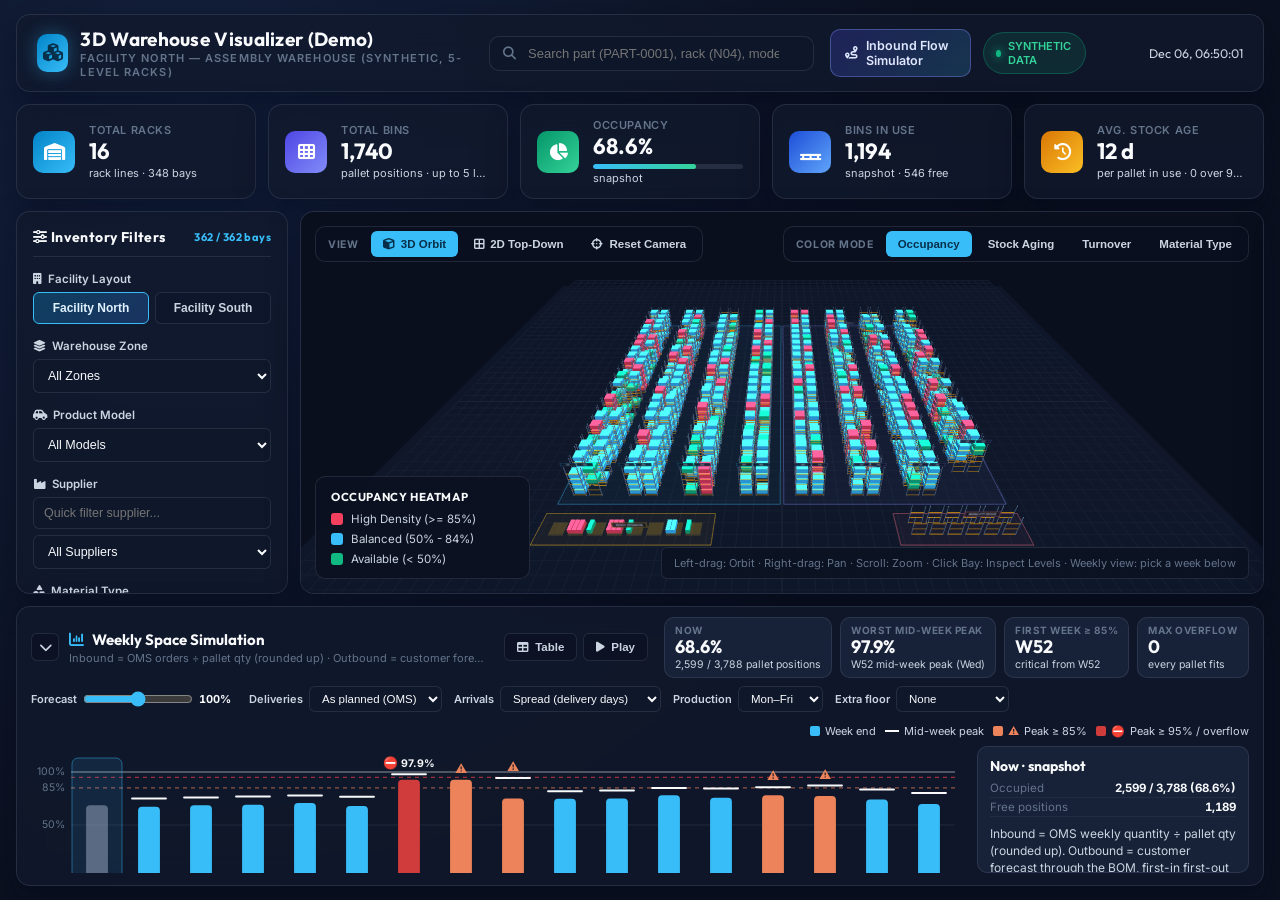
==== commit 238a1cf5: "perf: lighter 3D map, pallet KPI cards, status-coloured weekly bars - Render on demand (camera move," ====
--- a/demo/index.html
+++ b/demo/index.html
@@ -49,52 +49,53 @@
       </div>
     </header>
 
-    <!-- KPI Cards -->
+    <!-- KPI Cards (pallet units; they follow the 3D view: snapshot, or the selected week of the simulation) -->
     <section class="kpi-strip">
       <div class="kpi-card glass-panel">
-        <div class="kpi-badge kpi-sky"><i class="fa-solid fa-boxes-stacked"></i></div>
-        <div class="kpi-meta">
-          <span class="kpi-title">Total Inventory</span>
-          <div class="kpi-number" id="kpi-total-qty">0</div>
-          <span class="kpi-sub" id="kpi-total-boxes">0 pallets</span>
-        </div>
-      </div>
-
-      <div class="kpi-card glass-panel">
-        <div class="kpi-badge kpi-indigo"><i class="fa-solid fa-barcode"></i></div>
-        <div class="kpi-meta">
-          <span class="kpi-title">Active SKUs</span>
-          <div class="kpi-number" id="kpi-sku-count">0</div>
-          <span class="kpi-sub" id="kpi-model-count">0 product models</span>
-        </div>
-      </div>
-
-      <div class="kpi-card glass-panel">
-        <div class="kpi-badge kpi-emerald"><i class="fa-solid fa-warehouse"></i></div>
-        <div class="kpi-meta">
-          <span class="kpi-title">Rack Occupancy (pallet positions)</span>
+        <div class="kpi-badge kpi-sky"><i class="fa-solid fa-warehouse"></i></div>
+        <div class="kpi-meta">
+          <span class="kpi-title">Total Racks</span>
+          <div class="kpi-number" id="kpi-racks">0</div>
+          <span class="kpi-sub" id="kpi-racks-sub">rack lines</span>
+        </div>
+      </div>
+
+      <div class="kpi-card glass-panel">
+        <div class="kpi-badge kpi-indigo"><i class="fa-solid fa-table-cells"></i></div>
+        <div class="kpi-meta">
+          <span class="kpi-title">Total Bins</span>
+          <div class="kpi-number" id="kpi-bins">0</div>
+          <span class="kpi-sub" id="kpi-bins-sub">pallet positions</span>
+        </div>
+      </div>
+
+      <div class="kpi-card glass-panel">
+        <div class="kpi-badge kpi-emerald"><i class="fa-solid fa-chart-pie"></i></div>
+        <div class="kpi-meta">
+          <span class="kpi-title">Occupancy</span>
           <div class="kpi-number" id="kpi-occupancy">0%</div>
           <div class="occ-bar-track">
             <div class="occ-bar-fill" id="kpi-occupancy-bar" style="width: 0%"></div>
           </div>
-        </div>
-      </div>
-
-      <div class="kpi-card glass-panel">
-        <div class="kpi-badge kpi-blue"><i class="fa-solid fa-truck-ramp-box"></i></div>
-        <div class="kpi-meta">
-          <span class="kpi-title">Active Suppliers</span>
-          <div class="kpi-number" id="kpi-supplier-count">0</div>
-          <span class="kpi-sub" id="kpi-avg-turnover">Avg turnover: -- d</span>
+          <span class="kpi-sub" id="kpi-occupancy-sub">snapshot</span>
+        </div>
+      </div>
+
+      <div class="kpi-card glass-panel">
+        <div class="kpi-badge kpi-blue"><i class="fa-solid fa-pallet"></i></div>
+        <div class="kpi-meta">
+          <span class="kpi-title">Bins in Use</span>
+          <div class="kpi-number" id="kpi-used">0</div>
+          <span class="kpi-sub" id="kpi-used-sub">occupied pallet positions</span>
         </div>
       </div>
 
       <div class="kpi-card glass-panel">
         <div class="kpi-badge kpi-amber"><i class="fa-solid fa-clock-rotate-left"></i></div>
         <div class="kpi-meta">
-          <span class="kpi-title">Aging &gt; 90 Days</span>
-          <div class="kpi-number" id="kpi-aging-boxes">0</div>
-          <span class="kpi-sub" id="kpi-aging-share">0.0% of pallets</span>
+          <span class="kpi-title">Avg. Stock Age</span>
+          <div class="kpi-number" id="kpi-age">0 d</div>
+          <span class="kpi-sub" id="kpi-age-sub">per pallet in use</span>
         </div>
       </div>
     </section>
@@ -317,10 +318,10 @@
           </select>
         </label>
         <div class="sim-legend">
-          <span><i class="sw sw-bar"></i>Week end</span>
+          <span title="Bar = occupancy at the end of the week; its colour = the week's status (mid-week peak)"><i class="sw sw-bar"></i>Week end</span>
           <span><i class="sw sw-peak"></i>Mid-week peak</span>
-          <span><b class="st-watch">&#9888;</b> Watch &ge; 85%</span>
-          <span><b class="st-crit">&#9940;</b> Critical &ge; 95%</span>
+          <span><i class="sw sw-watch"></i><b class="st-watch">&#9888;</b> Peak &ge; 85%</span>
+          <span><i class="sw sw-crit"></i><b class="st-crit">&#9940;</b> Peak &ge; 95% / overflow</span>
         </div>
       </div>
       <div class="sim-body">
--- a/demo/style.css
+++ b/demo/style.css
@@ -314,6 +314,14 @@
   background: linear-gradient(90deg, #38bdf8, #34d399);
   border-radius: 999px;
   transition: width 0.35s ease;
+}
+
+.occ-bar-fill.watch {
+  background: #ec835a;
+}
+
+.occ-bar-fill.critical {
+  background: #d03b3b;
 }
 
 /* Main Workspace */
@@ -1058,8 +1066,18 @@
   background: var(--text-primary);
 }
 
+.sim-legend .sw-watch {
+  background: #ec835a;
+  border-radius: 2px;
+}
+
+.sim-legend .sw-crit {
+  background: #d03b3b;
+  border-radius: 2px;
+}
+
 .st-watch {
-  color: #fab219;
+  color: #ec835a;
 }
 
 .st-crit {
@@ -1134,7 +1152,7 @@
 }
 
 .sim-th-warn {
-  stroke: #fab219;
+  stroke: #ec835a;
   stroke-width: 1;
   stroke-dasharray: 4 4;
   opacity: 0.75;
@@ -1158,6 +1176,16 @@
 
 .sim-bar.now {
   fill: rgba(148, 163, 184, 0.55);
+}
+
+/* the week's status colours the whole bar (icon + label stay above it and in the legend / tooltip / table) */
+.sim-bar.watch {
+  fill: #ec835a;
+}
+
+.sim-bar.critical,
+.sim-bar.overflow {
+  fill: #d03b3b;
 }
 
 .sim-peak {
@@ -1302,7 +1330,7 @@
 }
 
 .sim-chip.watch {
-  color: #fab219;
+  color: #ec835a;
 }
 
 .sim-chip.critical,
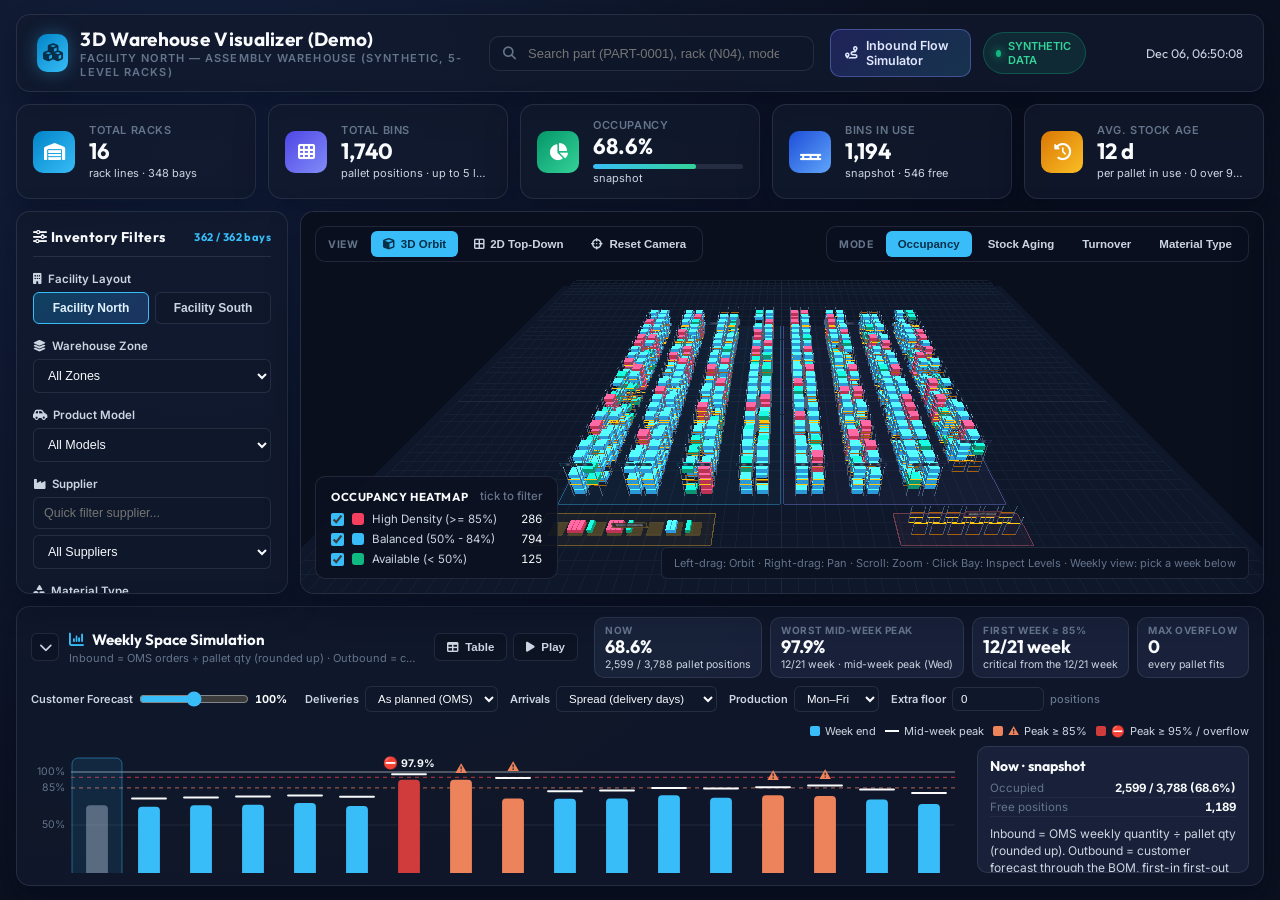
==== commit 8ba60330: "feat: legend filter, mm/dd week labels, floor-position input, lite mode - Legend doubles as a filter" ====
--- a/demo/index.html
+++ b/demo/index.html
@@ -205,7 +205,7 @@
           </div>
 
           <div class="toolbar-group" id="heatmap-buttons">
-            <span class="toolbar-caption">Color Mode</span>
+            <span class="toolbar-caption">Mode</span>
             <button class="tool-btn active" data-mode="occupancy">Occupancy</button>
             <button class="tool-btn" data-mode="aging">Stock Aging</button>
             <button class="tool-btn" data-mode="turnover">Turnover</button>
@@ -216,7 +216,7 @@
         <canvas id="three-canvas"></canvas>
 
         <div class="stage-legend">
-          <div class="legend-header" id="legend-title">Occupancy Heatmap</div>
+          <div class="legend-header"><span id="legend-title">Occupancy Heatmap</span><span class="legend-hint">tick to filter</span></div>
           <div class="legend-list" id="legend-items"></div>
         </div>
 
@@ -287,7 +287,7 @@
         </div>
       </div>
       <div class="sim-controls">
-        <label class="sim-ctl" title="Customer forecast scenario (100% = as received)">Forecast
+        <label class="sim-ctl" title="Customer forecast scenario (100% = as received)">Customer Forecast
           <input type="range" id="sim-forecast" min="70" max="130" step="5" value="100" />
           <b id="sim-forecast-val">100%</b>
         </label>
@@ -310,12 +310,9 @@
             <option value="6">Mon&ndash;Sat</option>
           </select>
         </label>
-        <label class="sim-ctl" title="Temporary floor positions added to the rack capacity">Extra floor
-          <select id="sim-extra" class="select-input">
-            <option value="0" selected>None</option>
-            <option value="100">+100 positions</option>
-            <option value="200">+200 positions</option>
-          </select>
+        <label class="sim-ctl" title="Pallet positions you can lay out on the floor on top of the racks (0 = none)">Extra floor
+          <input type="number" id="sim-extra" class="select-input sim-num" min="0" max="5000" step="10" value="0" inputmode="numeric" aria-label="Extra floor pallet positions" />
+          <span class="sim-unit">positions</span>
         </label>
         <div class="sim-legend">
           <span title="Bar = occupancy at the end of the week; its colour = the week's status (mid-week peak)"><i class="sw sw-bar"></i>Week end</span>
--- a/demo/style.css
+++ b/demo/style.css
@@ -68,8 +68,6 @@
 
 .glass-panel {
   background: var(--bg-panel);
-  backdrop-filter: blur(16px);
-  -webkit-backdrop-filter: blur(16px);
   border: 1px solid var(--border-subtle);
   border-radius: var(--radius-lg);
   box-shadow: 0 12px 32px rgba(2, 6, 23, 0.45);
@@ -557,7 +555,6 @@
   border-radius: var(--radius-md);
   background: rgba(11, 17, 32, 0.82);
   border: 1px solid var(--border-subtle);
-  backdrop-filter: blur(10px);
 }
 
 .toolbar-caption {
@@ -604,7 +601,6 @@
   border-radius: var(--radius-md);
   background: rgba(11, 17, 32, 0.86);
   border: 1px solid var(--border-subtle);
-  backdrop-filter: blur(10px);
   min-width: 215px;
 }
 
@@ -616,6 +612,17 @@
   letter-spacing: 0.6px;
   color: var(--text-primary);
   margin-bottom: 8px;
+  display: flex;
+  justify-content: space-between;
+  gap: 12px;
+}
+
+.legend-hint {
+  font-family: var(--font-body);
+  font-weight: 500;
+  text-transform: none;
+  letter-spacing: 0;
+  color: var(--text-muted);
 }
 
 .legend-list {
@@ -630,6 +637,32 @@
   gap: 8px;
   font-size: 11.5px;
   color: var(--text-secondary);
+  cursor: pointer;
+  user-select: none;
+}
+
+.legend-row input {
+  width: 13px;
+  height: 13px;
+  margin: 0;
+  accent-color: var(--accent-sky);
+  cursor: pointer;
+}
+
+.legend-row:has(input:not(:checked)) .legend-swatch,
+.legend-row:has(input:not(:checked)) .legend-label {
+  opacity: 0.35;
+}
+
+.legend-label {
+  flex: 1;
+}
+
+.legend-count {
+  font-variant-numeric: tabular-nums;
+  color: var(--text-primary);
+  min-width: 36px;
+  text-align: right;
 }
 
 .legend-swatch {
@@ -704,7 +737,6 @@
   flex-direction: column;
   gap: 14px;
   background: rgba(13, 20, 38, 0.95);
-  backdrop-filter: blur(18px);
   border-left: 1px solid var(--border-highlight);
   border-radius: var(--radius-lg);
   box-shadow: -12px 0 34px rgba(2, 6, 23, 0.65);
@@ -1404,3 +1436,14 @@
     gap: 9px;
   }
 }
+
+.sim-ctl input.sim-num {
+  width: 92px;
+  padding: 5px 8px;
+  font-size: 11.5px;
+}
+
+.sim-unit {
+  font-weight: 500;
+  color: var(--text-muted);
+}
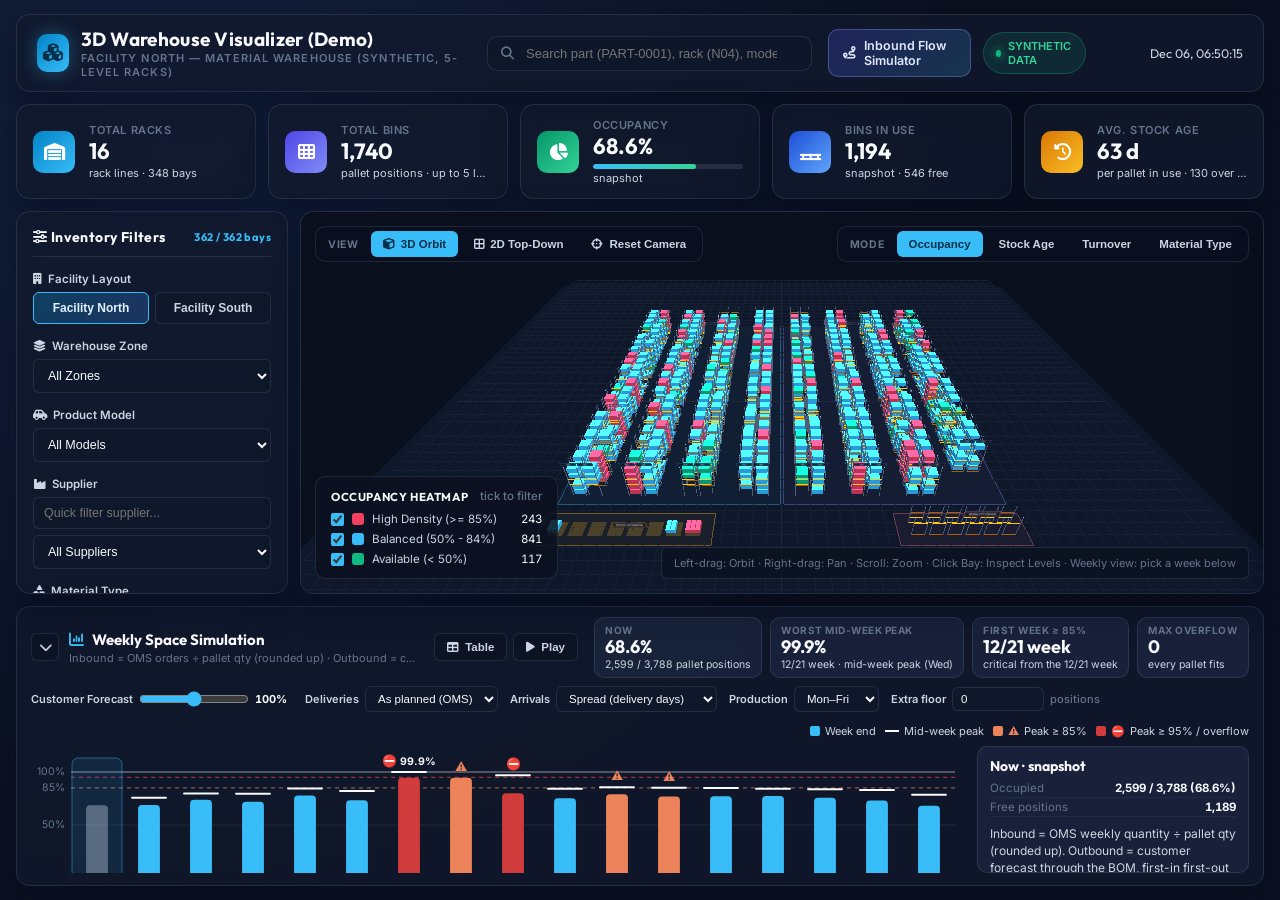
==== commit 455dcb63: "feat: material warehouse data, five stock-age bands, mixed stock, lighter 3D - Material warehouse: e" ====
--- a/demo/index.html
+++ b/demo/index.html
@@ -150,34 +150,32 @@
             <button class="pill-btn active" data-mat="ALL">ALL</button>
             <button class="pill-btn" data-mat="ROH1">ROH1</button>
             <button class="pill-btn" data-mat="ROH2">ROH2</button>
-            <button class="pill-btn" data-mat="HALB">HALB</button>
-            <button class="pill-btn" data-mat="FERT">FERT</button>
-          </div>
-        </div>
-
-        <div class="control-block">
-          <label><i class="fa-solid fa-hourglass-half"></i> Stock Aging Tier</label>
+            <button class="pill-btn" data-mat="ROH3">ROH3</button>
+          </div>
+        </div>
+
+        <div class="control-block">
+          <label><i class="fa-solid fa-hourglass-half"></i> Stock Age</label>
           <div class="aging-list">
-            <div class="aging-row" data-age="critical">
-              <div class="aging-left">
-                <span class="dot dot-rose"></span>
-                <span>Critical (&gt; 90d)</span>
-              </div>
-              <span class="mini-count" id="count-age-critical">0</span>
-            </div>
-            <div class="aging-row" data-age="warning">
-              <div class="aging-left">
-                <span class="dot dot-amber"></span>
-                <span>Warning (31-90d)</span>
-              </div>
-              <span class="mini-count" id="count-age-warning">0</span>
-            </div>
-            <div class="aging-row" data-age="normal">
-              <div class="aging-left">
-                <span class="dot dot-emerald"></span>
-                <span>Normal (&le; 30d)</span>
-              </div>
-              <span class="mini-count" id="count-age-normal">0</span>
+            <div class="aging-row" data-age="d30">
+              <div class="aging-left"><span class="dot age-1"></span><span>&le; 30 days</span></div>
+              <span class="mini-count" id="count-age-d30">0</span>
+            </div>
+            <div class="aging-row" data-age="d90">
+              <div class="aging-left"><span class="dot age-2"></span><span>31&ndash;90 days</span></div>
+              <span class="mini-count" id="count-age-d90">0</span>
+            </div>
+            <div class="aging-row" data-age="d180">
+              <div class="aging-left"><span class="dot age-3"></span><span>91&ndash;180 days</span></div>
+              <span class="mini-count" id="count-age-d180">0</span>
+            </div>
+            <div class="aging-row" data-age="d365">
+              <div class="aging-left"><span class="dot age-4"></span><span>181&ndash;365 days</span></div>
+              <span class="mini-count" id="count-age-d365">0</span>
+            </div>
+            <div class="aging-row" data-age="d365p">
+              <div class="aging-left"><span class="dot age-5"></span><span>&gt; 365 days</span></div>
+              <span class="mini-count" id="count-age-d365p">0</span>
             </div>
           </div>
         </div>
@@ -207,7 +205,7 @@
           <div class="toolbar-group" id="heatmap-buttons">
             <span class="toolbar-caption">Mode</span>
             <button class="tool-btn active" data-mode="occupancy">Occupancy</button>
-            <button class="tool-btn" data-mode="aging">Stock Aging</button>
+            <button class="tool-btn" data-mode="aging">Stock Age</button>
             <button class="tool-btn" data-mode="turnover">Turnover</button>
             <button class="tool-btn" data-mode="material">Material Type</button>
           </div>
--- a/demo/style.css
+++ b/demo/style.css
@@ -20,6 +20,12 @@
   --accent-emerald: #10b981;
   --accent-amber: #f59e0b;
   --accent-rose: #f43f5e;
+  /* stock age ramp (one hue, older = lighter; same steps as the 3D view) */
+  --age-1: #1c5cab;
+  --age-2: #2a78d6;
+  --age-3: #5598e7;
+  --age-4: #86b6ef;
+  --age-5: #b7d3f6;
 
   --radius-lg: 14px;
   --radius-md: 10px;
@@ -417,7 +423,7 @@
 
 .pill-grid {
   display: grid;
-  grid-template-columns: repeat(3, 1fr);
+  grid-template-columns: repeat(4, 1fr);
   gap: 6px;
 }
 
@@ -483,6 +489,11 @@
 .dot-emerald {
   background: var(--accent-emerald);
 }
+.dot.age-1 { background: var(--age-1); }
+.dot.age-2 { background: var(--age-2); }
+.dot.age-3 { background: var(--age-3); }
+.dot.age-4 { background: var(--age-4); }
+.dot.age-5 { background: var(--age-5); }
 
 .mini-count {
   font-size: 11px;
@@ -689,6 +700,8 @@
 /* Hover Tooltip */
 .hover-tooltip {
   position: fixed;
+  left: 0;
+  top: 0;
   z-index: 50;
   pointer-events: none;
   padding: 10px 12px;
@@ -697,7 +710,9 @@
   border: 1px solid var(--border-highlight);
   box-shadow: 0 8px 24px rgba(0, 0, 0, 0.55);
   min-width: 195px;
-  transform: translate(14px, -50%);
+  /* moved with transform only (own layer: no layout or repaint while the pointer moves) */
+  will-change: transform;
+  transform: translate(-9999px, 0);
 }
 
 .hover-tooltip h4 {
@@ -897,6 +912,28 @@
   background: rgba(244, 63, 94, 0.22);
   color: #fb7185;
 }
+/* stock age tags: the age ramp, text in the primary ink */
+.tag-d30 { background: rgba(28, 92, 171, 0.55); color: var(--text-primary); }
+.tag-d90 { background: rgba(42, 120, 214, 0.5); color: var(--text-primary); }
+.tag-d180 { background: rgba(85, 152, 231, 0.42); color: var(--text-primary); }
+.tag-d365 { background: rgba(134, 182, 239, 0.36); color: var(--text-primary); }
+.tag-d365p { background: rgba(183, 211, 246, 0.32); color: var(--text-primary); }
+
+/* ?perf=1 */
+.perf-hud {
+  position: absolute;
+  top: 58px;
+  right: 14px;
+  z-index: 12;
+  padding: 5px 9px;
+  border-radius: var(--radius-sm);
+  background: rgba(11, 17, 32, 0.86);
+  border: 1px solid var(--border-subtle);
+  font: 600 11px/1.3 ui-monospace, Consolas, monospace;
+  color: var(--text-secondary);
+  pointer-events: none;
+  max-width: 62%;
+}
 
 
 /* ==========================================================================
